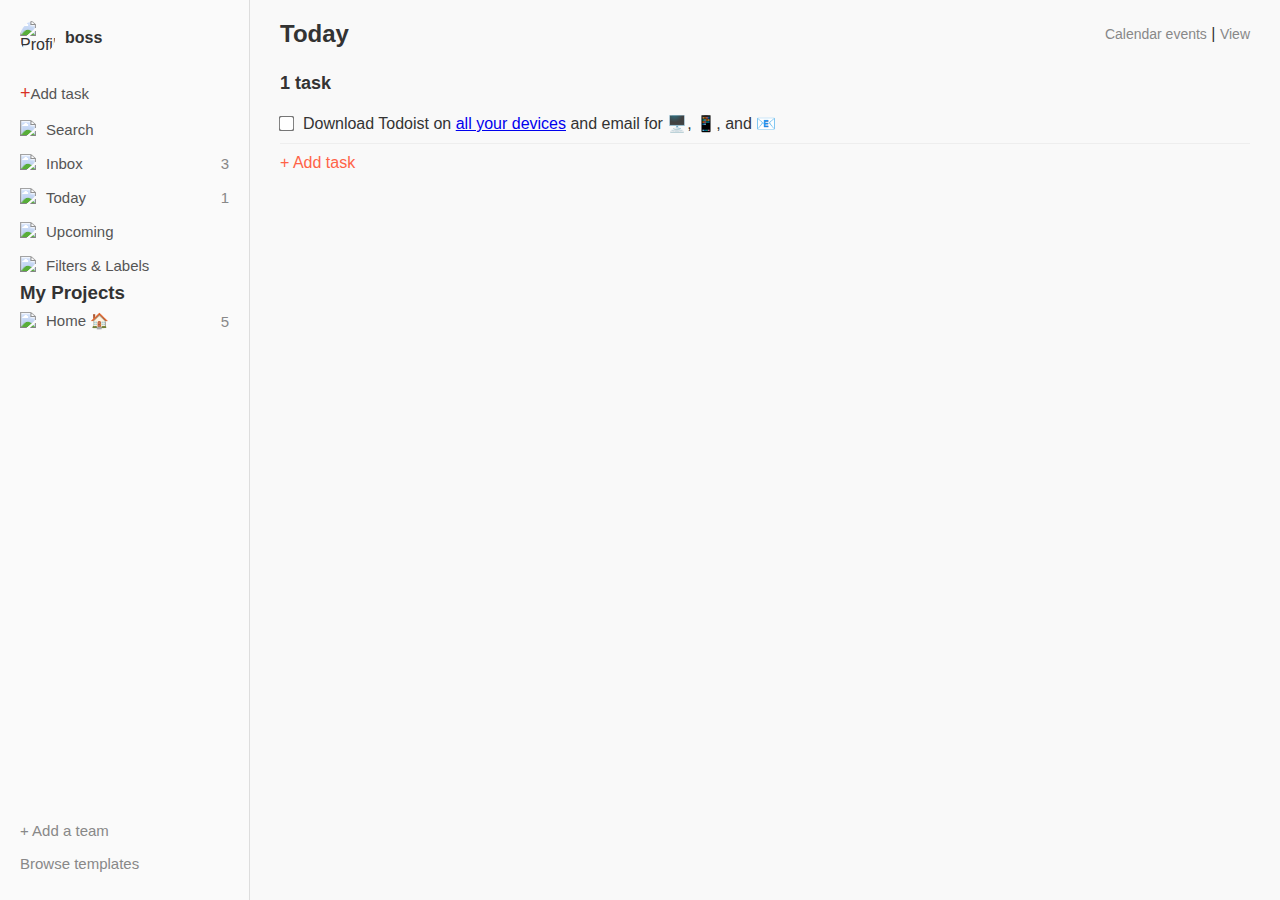
==== home.html @ d1c233b8 "initial commit" ====
<!DOCTYPE html>
<html lang="en">
<head>
    <meta charset="UTF-8">
    <meta name="viewport" content="width=device-width, initial-scale=1.0">
    <title>Todoist-like UI</title>
    <style>
        * {
            margin: 0;
            padding: 0;
            box-sizing: border-box;
            font-family: Arial, sans-serif;
        }
        body {
            display: flex;
            height: 100vh;
            background-color: #f9f9f9;
            color: #333;
        }
        /* Sidebar styling */
        .sidebar {
            width: 250px;
            background-color: #fafafa;
            border-right: 1px solid #ddd;
            padding: 20px;
            display: flex;
            flex-direction: column;
            justify-content: space-between;
        }
        .sidebar .profile {
            display: flex;
            align-items: center;
            margin-bottom: 20px;
        }
        .sidebar .profile img {
            width: 35px;
            height: 35px;
            border-radius: 50%;
            margin-right: 10px;
        }
        .sidebar .profile h3 {
            font-size: 16px;
        }
        .sidebar ul {
            list-style: none;
        }
        .sidebar ul li {
            display: flex;
            align-items: center;
            padding: 8px 0;
            font-size: 15px;
            color: #555;
            cursor: pointer;
        }
        .sidebar ul li img {
            width: 18px;
            height: 18px;
            margin-right: 8px;
        }
        .sidebar ul li:hover {
            color: #000;
        }
        /* Main Content styling */
        .main-content {
            flex: 1;
            padding: 20px 30px;
        }
        .main-content header {
            display: flex;
            align-items: center;
            justify-content: space-between;
            margin-bottom: 15px;
        }
        .main-content header h1 {
            font-size: 24px;
        }
        .main-content header .calendar,
        .main-content header .view {
            font-size: 14px;
            color: #888;
            cursor: pointer;
        }
        .task-section {
            padding: 10px 0;
        }
        .task-section h2 {
            font-size: 18px;
            margin-bottom: 10px;
        }
        .task-section .task {
            display: flex;
            align-items: center;
            padding: 10px 0;
            border-bottom: 1px solid #eee;
            font-size: 16px;
        }
        .task-section .task input[type="checkbox"] {
            margin-right: 10px;
            transform: scale(1.2);
        }
        .task-section .add-task {
            color: #ff6347;
            cursor: pointer;
            font-size: 16px;
            margin-top: 10px;
        }
    </style>
</head>
<body>
    <!-- Sidebar -->
    <div class="sidebar">
        <div>
            <div class="profile">
                <img src="https://via.placeholder.com/35" alt="Profile">
                <h3>boss</h3>
            </div>
            <ul>
                <li><span style="color: #d93025; font-size: 18px;">+</span> Add task</li>
                <li><img src="https://via.placeholder.com/18" alt="icon"> Search</li>
                <li><img src="https://via.placeholder.com/18" alt="icon"> Inbox <span style="margin-left: auto; color: #888;">3</span></li>
                <li><img src="https://via.placeholder.com/18" alt="icon"> Today <span style="margin-left: auto; color: #888;">1</span></li>
                <li><img src="https://via.placeholder.com/18" alt="icon"> Upcoming</li>
                <li><img src="https://via.placeholder.com/18" alt="icon"> Filters & Labels</li>
            </ul>
            <h3>My Projects</h3>
            <ul>
                <li><img src="https://via.placeholder.com/18" alt="icon"> Home 🏠 <span style="margin-left: auto; color: #888;">5</span></li>
            </ul>
        </div>
        <div>
            <ul>
                <li style="color: #888;">+ Add a team</li>
                <li style="color: #888;">Browse templates</li>
            </ul>
        </div>
    </div>
    
    <!-- Main Content -->
    <div class="main-content">
        <header>
            <h1>Today</h1>
            <div>
                <span class="calendar">Calendar events</span> | <span class="view">View</span>
            </div>
        </header>
        <div class="task-section">
            <h2>1 task</h2>
            <div class="task">
                <input type="checkbox">
                <span>Download Todoist on <a href="#">all your devices</a> and email for 🖥️, 📱, and 📧</span>
            </div>
            <div class="add-task">+ Add task</div>
        </div>
    </div>
</body>
</html>
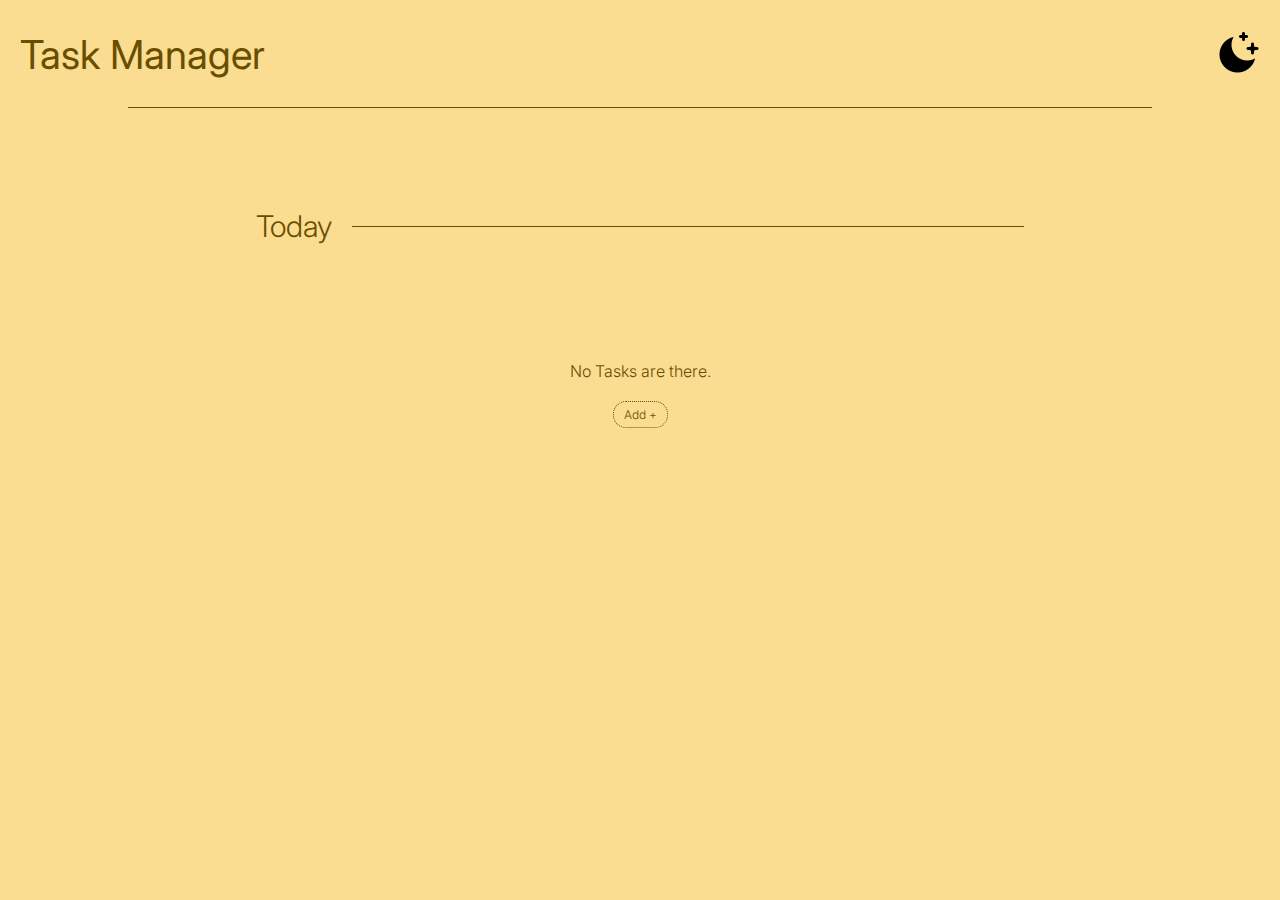
==== commit 49eab86b: "new-design" ====
--- a/home.html
+++ b/home.html
@@ -1,156 +1,45 @@
 <!DOCTYPE html>
 <html lang="en">
-<head>
-    <meta charset="UTF-8">
-    <meta name="viewport" content="width=device-width, initial-scale=1.0">
-    <title>Todoist-like UI</title>
-    <style>
-        * {
-            margin: 0;
-            padding: 0;
-            box-sizing: border-box;
-            font-family: Arial, sans-serif;
-        }
-        body {
-            display: flex;
-            height: 100vh;
-            background-color: #f9f9f9;
-            color: #333;
-        }
-        /* Sidebar styling */
-        .sidebar {
-            width: 250px;
-            background-color: #fafafa;
-            border-right: 1px solid #ddd;
-            padding: 20px;
-            display: flex;
-            flex-direction: column;
-            justify-content: space-between;
-        }
-        .sidebar .profile {
-            display: flex;
-            align-items: center;
-            margin-bottom: 20px;
-        }
-        .sidebar .profile img {
-            width: 35px;
-            height: 35px;
-            border-radius: 50%;
-            margin-right: 10px;
-        }
-        .sidebar .profile h3 {
-            font-size: 16px;
-        }
-        .sidebar ul {
-            list-style: none;
-        }
-        .sidebar ul li {
-            display: flex;
-            align-items: center;
-            padding: 8px 0;
-            font-size: 15px;
-            color: #555;
-            cursor: pointer;
-        }
-        .sidebar ul li img {
-            width: 18px;
-            height: 18px;
-            margin-right: 8px;
-        }
-        .sidebar ul li:hover {
-            color: #000;
-        }
-        /* Main Content styling */
-        .main-content {
-            flex: 1;
-            padding: 20px 30px;
-        }
-        .main-content header {
-            display: flex;
-            align-items: center;
-            justify-content: space-between;
-            margin-bottom: 15px;
-        }
-        .main-content header h1 {
-            font-size: 24px;
-        }
-        .main-content header .calendar,
-        .main-content header .view {
-            font-size: 14px;
-            color: #888;
-            cursor: pointer;
-        }
-        .task-section {
-            padding: 10px 0;
-        }
-        .task-section h2 {
-            font-size: 18px;
-            margin-bottom: 10px;
-        }
-        .task-section .task {
-            display: flex;
-            align-items: center;
-            padding: 10px 0;
-            border-bottom: 1px solid #eee;
-            font-size: 16px;
-        }
-        .task-section .task input[type="checkbox"] {
-            margin-right: 10px;
-            transform: scale(1.2);
-        }
-        .task-section .add-task {
-            color: #ff6347;
-            cursor: pointer;
-            font-size: 16px;
-            margin-top: 10px;
-        }
-    </style>
-</head>
-<body>
-    <!-- Sidebar -->
-    <div class="sidebar">
-        <div>
-            <div class="profile">
-                <img src="https://via.placeholder.com/35" alt="Profile">
-                <h3>boss</h3>
-            </div>
-            <ul>
-                <li><span style="color: #d93025; font-size: 18px;">+</span> Add task</li>
-                <li><img src="https://via.placeholder.com/18" alt="icon"> Search</li>
-                <li><img src="https://via.placeholder.com/18" alt="icon"> Inbox <span style="margin-left: auto; color: #888;">3</span></li>
-                <li><img src="https://via.placeholder.com/18" alt="icon"> Today <span style="margin-left: auto; color: #888;">1</span></li>
-                <li><img src="https://via.placeholder.com/18" alt="icon"> Upcoming</li>
-                <li><img src="https://via.placeholder.com/18" alt="icon"> Filters & Labels</li>
-            </ul>
-            <h3>My Projects</h3>
-            <ul>
-                <li><img src="https://via.placeholder.com/18" alt="icon"> Home 🏠 <span style="margin-left: auto; color: #888;">5</span></li>
-            </ul>
-        </div>
-        <div>
-            <ul>
-                <li style="color: #888;">+ Add a team</li>
-                <li style="color: #888;">Browse templates</li>
-            </ul>
-        </div>
-    </div>
-    
-    <!-- Main Content -->
-    <div class="main-content">
-        <header>
-            <h1>Today</h1>
-            <div>
-                <span class="calendar">Calendar events</span> | <span class="view">View</span>
-            </div>
-        </header>
-        <div class="task-section">
-            <h2>1 task</h2>
-            <div class="task">
-                <input type="checkbox">
-                <span>Download Todoist on <a href="#">all your devices</a> and email for 🖥️, 📱, and 📧</span>
-            </div>
-            <div class="add-task">+ Add task</div>
-        </div>
-    </div>
-</body>
+  <head>
+    <meta charset="UTF-8" />
+    <meta name="viewport" content="width=device-width, initial-scale=1.0" />
+    <title>Task Manager</title>
+    <link rel="preconnect" href="https://fonts.googleapis.com" />
+    <link rel="preconnect" href="https://fonts.gstatic.com" crossorigin />
+    <link
+      href="https://fonts.googleapis.com/css2?family=Gloock&family=Inter:ital,opsz,wght@0,14..32,100..900;1,14..32,100..900&family=Neucha&display=swap"
+      rel="stylesheet"
+    />
+    <link rel="stylesheet" href="style.css" />
+  </head>
+
+  <body>
+    <header>
+      <strong>Task Manager</strong>
+      <img src="./assets/Moon and Stars.png" alt="" id="theme" />
+      <div class="stroke"></div>
+    </header>
+    <main>
+      <div class="date">
+        <strong>Today</strong>
+        <div class="stroke"></div>
+      </div>
+      <div class="tasks"></div>
+      <div class="addFile" id="outerAdder">
+        <p>Add +</p>
+      </div>
+      <div class="getInput">
+        <img src="./assets/Close.png" alt="" id="close" />
+        <input
+          type="text"
+          name=""
+          id="inTask"
+          placeholder="Enter your Task here..."
+          autocomplete="off"
+        />
+      </div>
+    </main>
+  </body>
+
+  <script src="App.js"></script>
 </html>
--- a/style.css
+++ b/style.css
@@ -0,0 +1,168 @@
+:root {
+  --color: #6a4e00;
+  --background: #fadd90;
+  --highlight: #fad46b;
+}
+.dark-theme {
+  --color: #fadd90;
+  --background: #6a4e00;
+}
+* {
+  margin: 0;
+  padding: 0;
+  box-sizing: border-box;
+  font-family: Inter;
+  color: var(--color);
+}
+html,
+body {
+  width: 100%;
+  height: 100%;
+}
+body {
+  background-color: var(--background);
+  transition: background-color 0.3s ease, color 0.3s ease;
+}
+header {
+  height: 12vh;
+  width: 100vw;
+  display: flex;
+  align-items: center;
+  justify-content: space-between;
+  position: relative;
+  padding: 0 20px;
+}
+header > img {
+  width: 45px;
+  height: 45px;
+  cursor: pointer;
+}
+header > strong {
+  font-size: 40px;
+  font-weight: 400;
+}
+header > .stroke {
+  position: absolute;
+  width: 80%;
+  height: 1px;
+  background-color: var(--color);
+  bottom: 0;
+  left: 50%;
+  transform: translate(-50%);
+}
+main {
+  margin-top: 100px;
+  width: 100%;
+  height: fit-content;
+  display: flex;
+  align-items: center;
+  flex-direction: column;
+}
+.date {
+  width: 60%;
+  height: fit-content;
+  display: flex;
+  align-items: center;
+  justify-content: center;
+  gap: 20px;
+}
+.date > strong {
+  font-weight: 300;
+  font-size: 30px;
+}
+.stroke {
+  width: 100%;
+  height: 1px;
+  background-color: var(--color);
+}
+.tasks {
+  padding: 0 10px;
+  width: 60%;
+  display: flex;
+  flex-direction: column;
+  justify-content: center;
+}
+.no-item {
+  width: 100%;
+  height: 300px;
+  display: flex;
+  align-items: center;
+  justify-content: center;
+  flex-direction: column;
+  gap: 20px;
+  font-weight: 300;
+}
+.addFile,
+.done {
+  padding: 5px 10px;
+  border: 1px dotted var(--color);
+  border-radius: 13px;
+  font-size: 12px;
+  cursor: pointer;
+}
+.done {
+  position: absolute;
+  right: 10px;
+  top: 50%;
+  transform: translateY(-50%);
+}
+.getInput {
+  width: 100vw;
+  height: 100vh;
+  position: absolute;
+  background-color: var(--background);
+  top: 0;
+  display: flex;
+  align-items: center;
+  justify-content: center;
+  display: none;
+}
+.getInput > input {
+  width: 30%;
+  padding: 10px;
+  outline: none;
+  border-radius: 7px;
+  border: 1px solid var(--color);
+  background-color: var(--color);
+  color: var(--background);
+  margin-bottom: 200px;
+  user-select: none;
+}
+.getInput > input::placeholder {
+  color: var(--background);
+}
+::selection {
+  background-color: var(--highlight);
+  color: var(--color);
+}
+.getInput > img {
+  position: absolute;
+  top: 30px;
+  right: 30px;
+  width: 30px;
+  height: 30px;
+  cursor: pointer;
+}
+.task {
+  width: 100%;
+  height: 6vh;
+  border-bottom: 1px solid var(--color);
+  display: flex;
+  align-items: center;
+  gap: 20px;
+  padding: 0 10px;
+  margin: 10px 0;
+  position: relative;
+}
+#stroke-task {
+  width: 95%;
+  height: 1px;
+  background-color: var(--color);
+  position: absolute;
+  top: 50%;
+  transform: translateY(-50%);
+  display: none;
+}
+#outerAdder {
+  display: none;
+}
